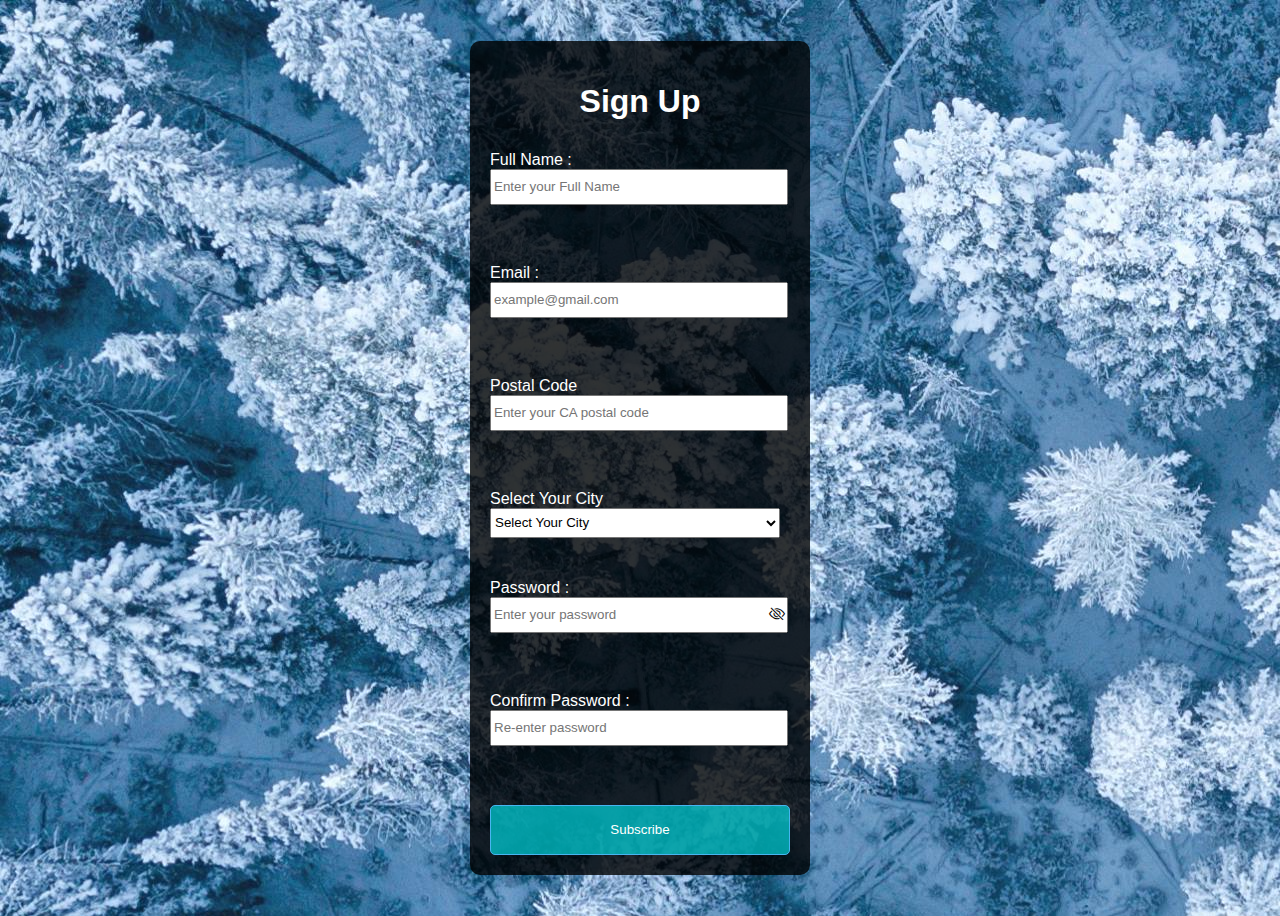
==== form/index.html @ 6d4cab66 "for evalulation" ====
<!DOCTYPE html>
<html lang="en">
<head>
    <meta charset="UTF-8">
    <meta name="viewport" content="width=device-width, initial-scale=1.0">
    <title>Java Form</title>
    <meta name="viewport" content="width=device-width, initial-scale=1.0">
    <script type="text/javascript" defer src="script.js"></script>
    <link href="style.css" rel="stylesheet">
    <link href="https://cdn.jsdelivr.net/npm/bootstrap-icons@1.3.0/font/bootstrap-icons.css" rel="stylesheet">
</head>
<body>

    <div class="container">

          <form id="form" >
            <h1>Sign Up</h1>

              <div class="input">
                 <label for="firstname"> Full Name : </label><br>
                 <input type="text" id="firstname" placeholder="Enter your Full Name" ><br>
                   <!-- Error message to display -->
                   <div class="error"></div>
                   <div class="success"></div>

                </div>

                 <div class="input">
                   <label for="email">Email :</label><br>
                    <input type="email" id="email" placeholder="example@gmail.com"><br>
                     <div class="error"></div>
                </div>
                
                <div class="input password-input">
                  <label for="postal"> Postal Code </label><br>
                   <input id="postal"  type="text" placeholder="Enter your CA postal code"><br>
                  
                    <div class="error"></div>
                  </div>

                  <div class="input password-input">
                    <label for="city"> Select Your City </label><br>
                    <select id="city">
                        <option value="" selected>Select Your City</option>
                        <option value="Montreal">Montreal</option>
                        <option value="Ottawa">Ottawa</option>
                        <option value="	Trois-Rivières">Trois-Rivières</option>
                        <option value="New York">New York</option>
                        <option value="Drummondville">Drummondville</option>
                    </select>
                    
                      <div class="error"></div>
                    </div>

             <div class="input password-input">
              <label for="password"> Password : </label><br>
               <input id="password"  type="password" placeholder="Enter your password"><br>
                 <i class="bi bi-eye-slash" id="togglePassword" onclick="togglePassword()"></i>
                <div class="error"></div>
              </div>

              <div class="input password-input">
                <label> Confirm Password : </label><br>
                 <input id="Cpassword"  type="password" placeholder="Re-enter password"><br>
                
                  <div class="error"></div>
                </div>

             

                   <button type="submit" id="subbutt" onclick="openpopup()">Subscribe</button>
        </form>
        <div class="popup" id="popup">
          <img src="confirm2.png">
          <h2>CONFIRM YOUR INFO</h2>
          <div id="infopop"></div>
          <div class="buttoncontainer">
         <button class="popbutton"><a href="//https:www.codeacademy.com">Confirm</a></button>
         <button class="popbutton" type="reset" onclick="closepopup()">Cancel</button>
        </div>
        </div>
    </div>

       
</body>
</html>
---- form/style.css ----
body{
    background-image: url(back.jpg);
   background-color: rgb(45, 12, 91);
  
   font: 100% /normal sans-serif;
   
}

/* to center the form */
.container{
display: flex;
justify-content: center;
align-items: center;
height: 100vh;

}

#form{
   width: 300px;
   /* background-image: url(formback.jpg); */
   background-color: rgba(0, 0, 0, 0.8);
   padding: 20px;
   border-radius: 10px;
   color: white;
   font-family:Arial, Helvetica, sans-serif ;
   font-style:bold;
  
}

#form input[type="text"],
#form input[type="email"],
#form input[type="password"] {
   display: block;
   width: calc(100% - 10px);
   height: 30px;
   margin-bottom: 10px;

}

#form select{
    display: block;
    width: calc(100% - 10px);
    height: 30px;
    margin-bottom: 10px;
}

#form button{
   width:100% ;
   height: 50px;
   background-color: rgba(0, 247, 255, 0.6);
   color: white;
  border-radius: 5px;
  border: 1px solid rgb(71, 181, 240);
  margin-top: 10px;
  cursor: pointer;
}

#form h1{
   text-align: center;
}

#form label{
display: inline-block;
margin-top: 10px;
}

.password-input {
   position: relative;
}

/* moving the eye around */
#togglePassword {
   position: absolute;
   top: 45%;
   right:5px;
   transform: translateY(-50%);
   cursor: pointer;
}

.input.success input{
  border-color: blue;
}

.error{
   border-color: rgb(255, 0, 0);
   font-size: 12px;
   height: 11px;
   color:red;
  margin-bottom: 10px;
  font-style:bold;
  font-family: Verdana, Geneva, Tahoma, sans-serif;
  
}

.success{
   color: green;
}

.popup{
   width: 400px;
   background-color:rgba(0, 0, 0, 0.8);
   border-radius: 6px;
   position: absolute;
   top: 0;
   left: 50%;
   transform: translate(-50%,-50%) scale(0.1);
   text-align: center;
   padding: 0 30px 30px;
   color: #ffffff;
   font-family:Arial, Helvetica, sans-serif ;
   justify-content: center;
   align-items: center;
   visibility: hidden;
   transition: transform 0.4s, top 0.4s;
   /* background-image: url("formback.jpg"); */
}

.open-popup{
   visibility: visible;
   top: 50%;
   transform: translate(-50%,-50%) scale(1);
}
.popup img{
   width: 100px;
   margin-top: -50px;
   border-radius: 50%;
   box-shadow: 0 2px 5px rgba(0, 0, 0, 2);
}

.popup h2{
   font-size: 38px;
   font-weight: 500;
   margin: 30px 0 10px;
}

.popup button{
   width: 50%;
   margin-top: 50px;
   padding: 10px 0;
   background-color:rgba(33, 160, 244, 0.6) ;
   border-radius: 5px;
    margin: 0 10px;   
    border: 1px solid rgb(71, 181, 240) ;
    color: white;
    cursor: pointer;
    box-shadow: 0 2px 5px rgba(0, 0, 0, 2);
}

.popup a{
   text-decoration: none;
   color: white;
}

.buttoncontainer{
   display: flex;
   flex-direction: row;
}

.bi-eye-slash{
   color: black;
}
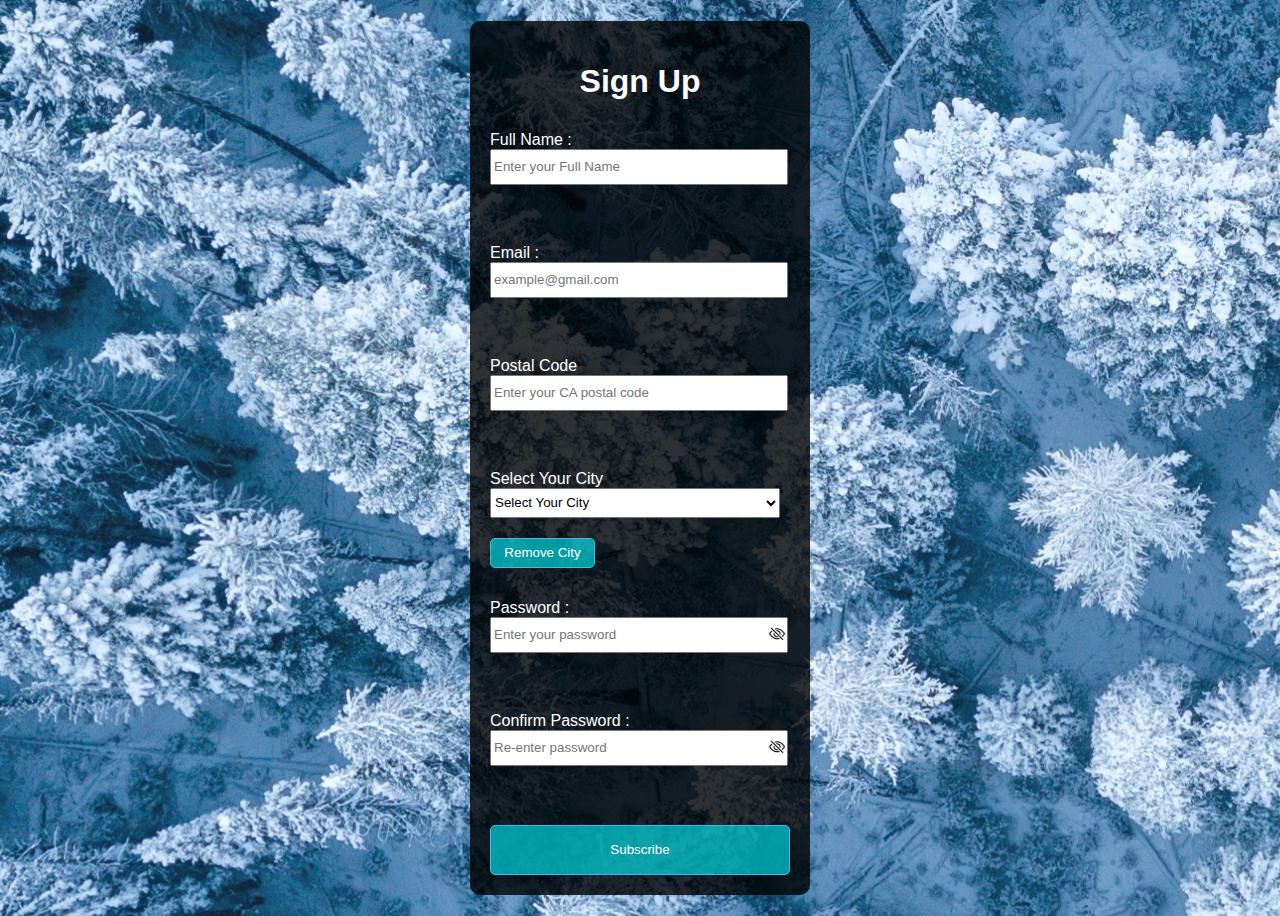
==== commit e2fcfc56: "finished" ====
--- a/form/index.html
+++ b/form/index.html
@@ -21,7 +21,7 @@
                  <input type="text" id="firstname" placeholder="Enter your Full Name" ><br>
                    <!-- Error message to display -->
                    <div class="error"></div>
-                   <div class="success"></div>
+                
 
                 </div>
 
@@ -48,7 +48,7 @@
                         <option value="New York">New York</option>
                         <option value="Drummondville">Drummondville</option>
                     </select>
-                    
+                    <button id="remove" onclick="Rcity()">Remove City</button>
                       <div class="error"></div>
                     </div>
 
@@ -62,7 +62,7 @@
               <div class="input password-input">
                 <label> Confirm Password : </label><br>
                  <input id="Cpassword"  type="password" placeholder="Re-enter password"><br>
-                
+                 <i class="bi bi-eye-slash" id="togglePassword2" onclick="togglePassword2()"></i>
                   <div class="error"></div>
                 </div>
 
@@ -75,7 +75,7 @@
           <h2>CONFIRM YOUR INFO</h2>
           <div id="infopop"></div>
           <div class="buttoncontainer">
-         <button class="popbutton"><a href="//https:www.codeacademy.com">Confirm</a></button>
+         <button class="popbutton" id="popbuttonC" onclick="downloadFile()">Confirm</button>
          <button class="popbutton" type="reset" onclick="closepopup()">Cancel</button>
         </div>
         </div>
--- a/form/style.css
+++ b/form/style.css
@@ -1,6 +1,6 @@
 body{
     background-image: url(back.jpg);
-   background-color: rgb(45, 12, 91);
+   background-color: rgb(255, 255, 255);
   
    font: 100% /normal sans-serif;
    
@@ -55,6 +55,22 @@
   cursor: pointer;
 }
 
+#form button#remove{
+    width:35% ;
+    height: 30px;
+    background-color: rgba(0, 247, 255, 0.6);
+    color: white;
+   border-radius: 5px;
+   border: 1px solid rgb(71, 181, 240);
+   margin-top: 10px;
+   cursor: pointer;
+   ;
+ }
+
+ .hide-button{
+    visibility: hidden;
+ }
+
 #form h1{
    text-align: center;
 }
@@ -76,6 +92,14 @@
    transform: translateY(-50%);
    cursor: pointer;
 }
+
+#togglePassword2 {
+    position: absolute;
+    top: 45%;
+    right:5px;
+    transform: translateY(-50%);
+    cursor: pointer;
+ }
 
 .input.success input{
   border-color: blue;
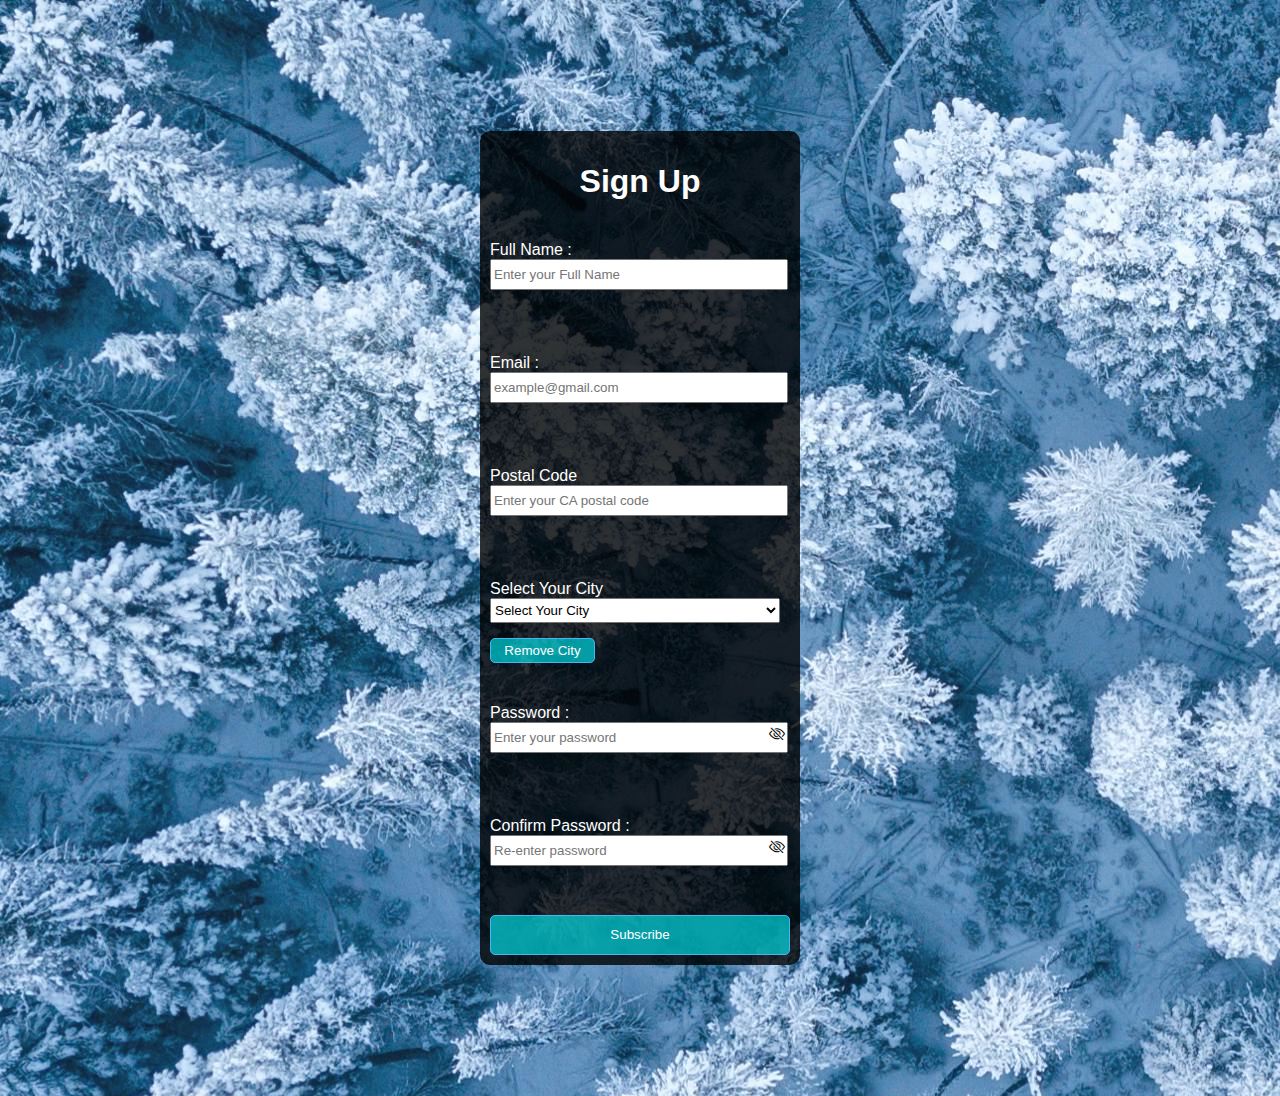
==== commit 0d04c60d: "aa" ====
--- a/form/index.html
+++ b/form/index.html
@@ -41,14 +41,14 @@
                   <div class="input password-input">
                     <label for="city"> Select Your City </label><br>
                     <select id="city">
-                        <option value="" selected>Select Your City</option>
+                        <option value="holder" >Select Your City</option>
                         <option value="Montreal">Montreal</option>
                         <option value="Ottawa">Ottawa</option>
                         <option value="	Trois-Rivières">Trois-Rivières</option>
                         <option value="New York">New York</option>
                         <option value="Drummondville">Drummondville</option>
                     </select>
-                    <button id="remove" onclick="Rcity()">Remove City</button>
+                    <button id="remove" type="button" onclick="Rcity()">Remove City</button>
                       <div class="error"></div>
                     </div>
 
--- a/form/style.css
+++ b/form/style.css
@@ -11,7 +11,7 @@
 display: flex;
 justify-content: center;
 align-items: center;
-height: 100vh;
+height: 120vh;
 
 }
 
@@ -19,7 +19,7 @@
    width: 300px;
    /* background-image: url(formback.jpg); */
    background-color: rgba(0, 0, 0, 0.8);
-   padding: 20px;
+   padding: 10px;
    border-radius: 10px;
    color: white;
    font-family:Arial, Helvetica, sans-serif ;
@@ -32,32 +32,32 @@
 #form input[type="password"] {
    display: block;
    width: calc(100% - 10px);
-   height: 30px;
-   margin-bottom: 10px;
+   height: 25px;
+   margin-bottom: 5px;
 
 }
 
 #form select{
     display: block;
     width: calc(100% - 10px);
-    height: 30px;
-    margin-bottom: 10px;
+    height: 25px;
+    margin-bottom: 5px;
 }
 
 #form button{
    width:100% ;
-   height: 50px;
+   height: 40px;
    background-color: rgba(0, 247, 255, 0.6);
    color: white;
   border-radius: 5px;
   border: 1px solid rgb(71, 181, 240);
-  margin-top: 10px;
+  margin-top: 5px;
   cursor: pointer;
 }
 
 #form button#remove{
     width:35% ;
-    height: 30px;
+    height: 25px;
     background-color: rgba(0, 247, 255, 0.6);
     color: white;
    border-radius: 5px;
@@ -77,7 +77,7 @@
 
 #form label{
 display: inline-block;
-margin-top: 10px;
+margin-top: 20px;
 }
 
 .password-input {
@@ -87,7 +87,7 @@
 /* moving the eye around */
 #togglePassword {
    position: absolute;
-   top: 45%;
+   top: 50%;
    right:5px;
    transform: translateY(-50%);
    cursor: pointer;
@@ -95,7 +95,7 @@
 
 #togglePassword2 {
     position: absolute;
-    top: 45%;
+    top: 50%;
     right:5px;
     transform: translateY(-50%);
     cursor: pointer;
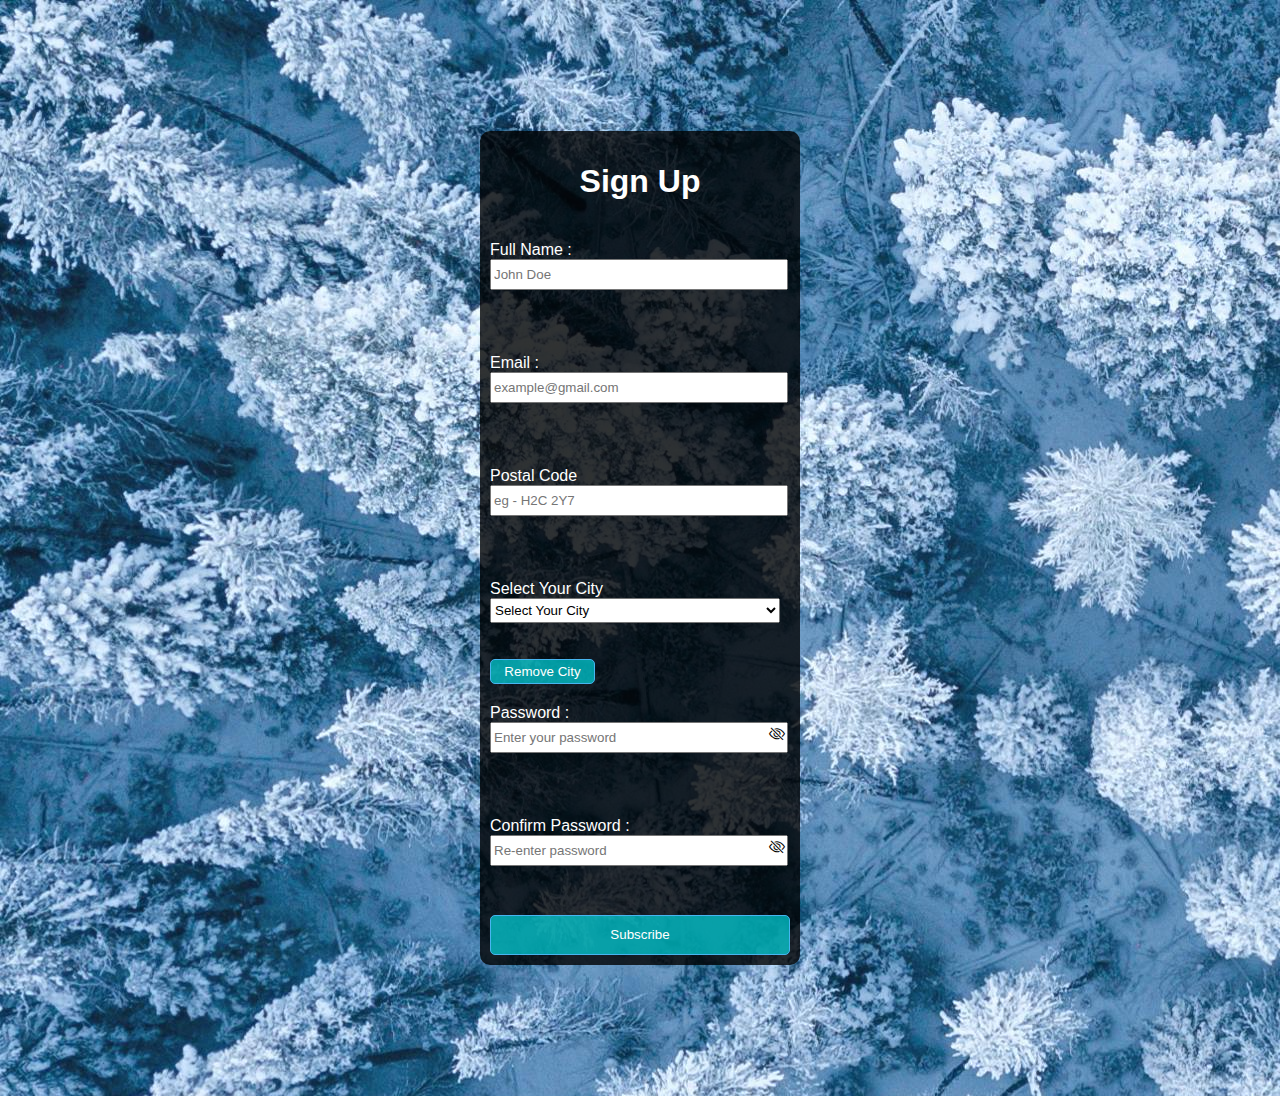
==== commit 954f8707: "update" ====
--- a/form/index.html
+++ b/form/index.html
@@ -18,7 +18,7 @@
 
               <div class="input">
                  <label for="firstname"> Full Name : </label><br>
-                 <input type="text" id="firstname" placeholder="Enter your Full Name" ><br>
+                 <input type="text" id="firstname" placeholder="John Doe" ><br>
                    <!-- Error message to display -->
                    <div class="error"></div>
                 
@@ -33,24 +33,26 @@
                 
                 <div class="input password-input">
                   <label for="postal"> Postal Code </label><br>
-                   <input id="postal"  type="text" placeholder="Enter your CA postal code"><br>
+                   <input id="postal"  type="text" placeholder="eg - H2C 2Y7"><br>
                   
                     <div class="error"></div>
                   </div>
 
                   <div class="input password-input">
                     <label for="city"> Select Your City </label><br>
-                    <select id="city">
-                        <option value="holder" >Select Your City</option>
+                    <select id="city" >
+                        <option value="holder">Select Your City</option>
                         <option value="Montreal">Montreal</option>
                         <option value="Ottawa">Ottawa</option>
                         <option value="	Trois-Rivières">Trois-Rivières</option>
                         <option value="New York">New York</option>
                         <option value="Drummondville">Drummondville</option>
                     </select>
+                    <div class="error"></div>
                     <button id="remove" type="button" onclick="Rcity()">Remove City</button>
-                      <div class="error"></div>
+                      
                     </div>
+                   
 
              <div class="input password-input">
               <label for="password"> Password : </label><br>
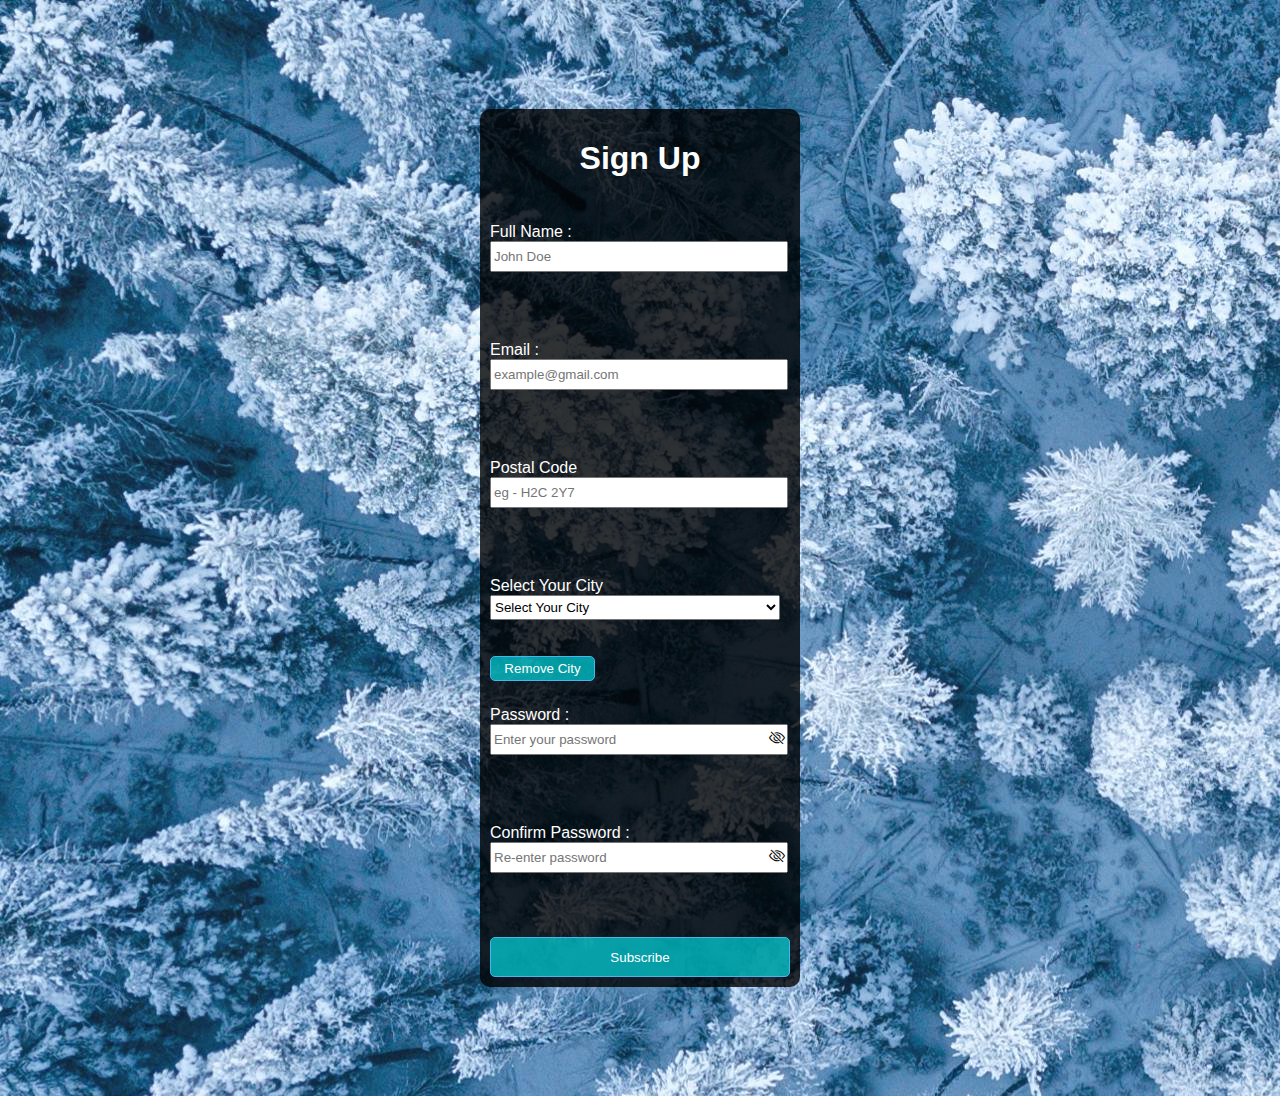
==== commit c4d79fce: "final" ====
--- a/form/index.html
+++ b/form/index.html
@@ -13,7 +13,7 @@
 
     <div class="container">
 
-          <form id="form" >
+          <form id="form" novalidate>
             <h1>Sign Up</h1>
 
               <div class="input">
@@ -44,7 +44,7 @@
                         <option value="holder">Select Your City</option>
                         <option value="Montreal">Montreal</option>
                         <option value="Ottawa">Ottawa</option>
-                        <option value="	Trois-Rivières">Trois-Rivières</option>
+                        <option value="Trois-Rivières">Trois-Rivières</option>
                         <option value="New York">New York</option>
                         <option value="Drummondville">Drummondville</option>
                     </select>
--- a/form/style.css
+++ b/form/style.css
@@ -51,7 +51,7 @@
    color: white;
   border-radius: 5px;
   border: 1px solid rgb(71, 181, 240);
-  margin-top: 5px;
+  margin-top: 20px;
   cursor: pointer;
 }
 
@@ -77,7 +77,7 @@
 
 #form label{
 display: inline-block;
-margin-top: 20px;
+margin-top: 25px;
 }
 
 .password-input {
@@ -87,7 +87,7 @@
 /* moving the eye around */
 #togglePassword {
    position: absolute;
-   top: 50%;
+   top: 53%;
    right:5px;
    transform: translateY(-50%);
    cursor: pointer;
@@ -95,7 +95,7 @@
 
 #togglePassword2 {
     position: absolute;
-    top: 50%;
+    top: 53%;
     right:5px;
     transform: translateY(-50%);
     cursor: pointer;
